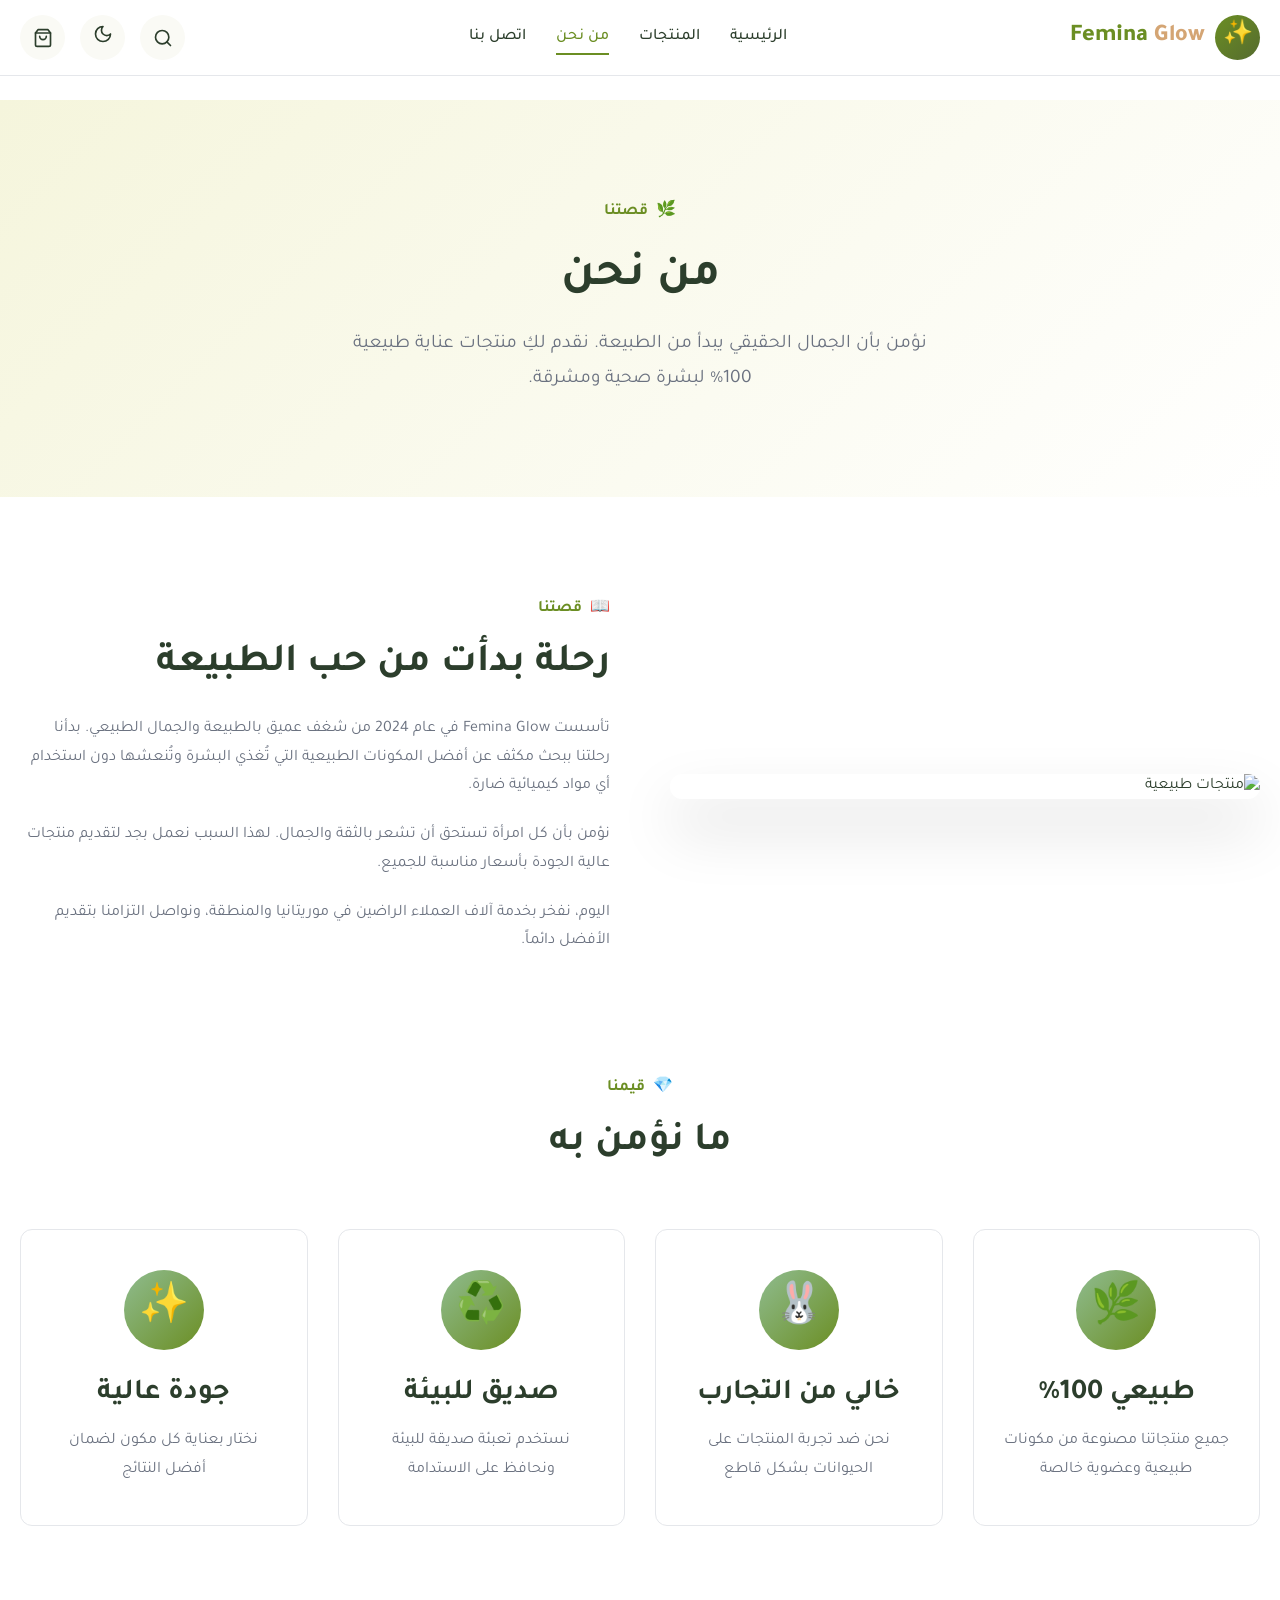
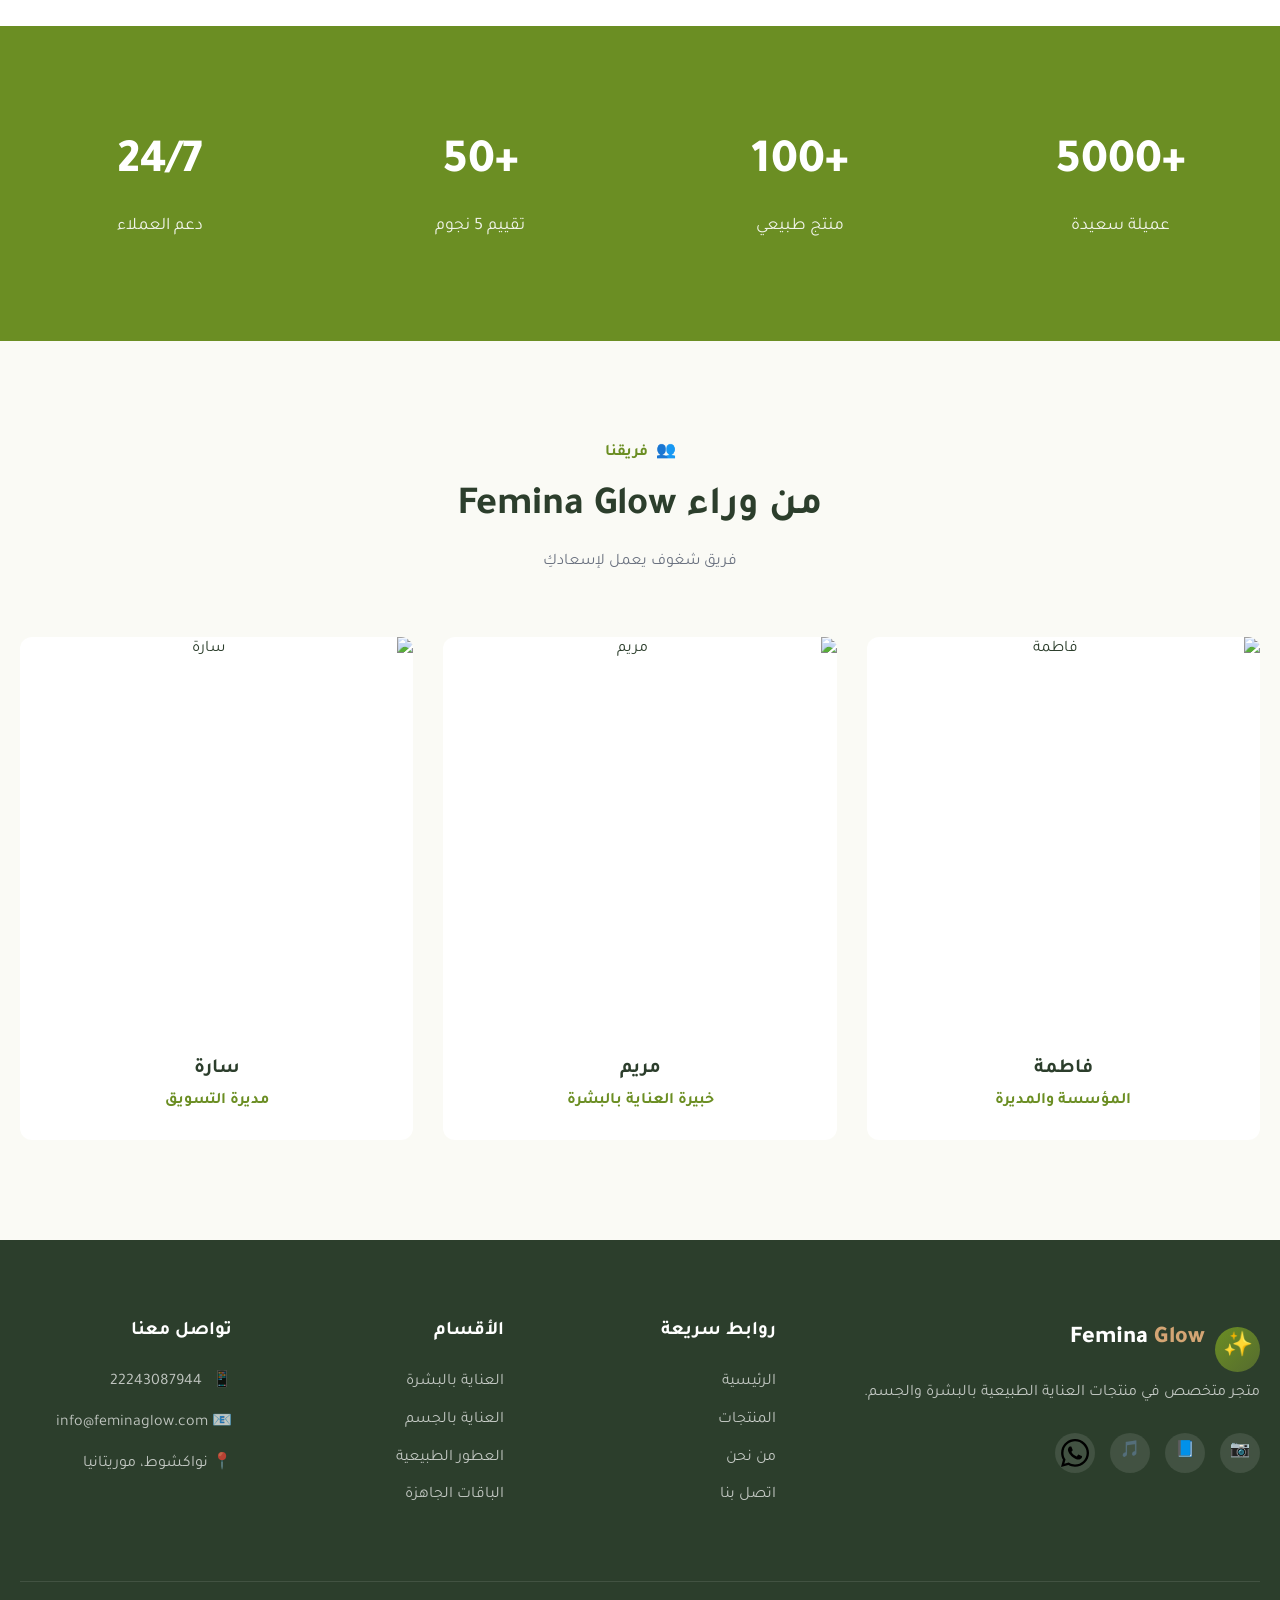
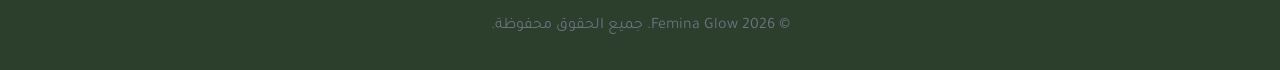
==== about.html @ bcb59af3 "Add files via upload" ====
<!DOCTYPE html>
<html lang="ar" dir="rtl">
<head>
  <meta charset="UTF-8">
  <meta name="viewport" content="width=device-width, initial-scale=1.0">
  <title>من نحن - Femina Glow</title>
  
  <meta name="description" content="تعرفي على Femina Glow - متجر متخصص في منتجات العناية الطبيعية بالبشرة والجسم">
  
  <link rel="preconnect" href="https://fonts.googleapis.com">
  <link rel="preconnect" href="https://fonts.gstatic.com" crossorigin>
  <link href="https://fonts.googleapis.com/css2?family=Tajawal:wght@300;400;500;700;800&display=swap" rel="stylesheet">
  
  <link rel="stylesheet" href="css/style.css">
  
  <style>
    /* About Page Styles */
    .about-page {
      padding-top: 100px;
    }
    
    .about-hero {
      background: linear-gradient(135deg, var(--secondary) 0%, var(--background) 100%);
      padding: 100px 0;
      text-align: center;
    }
    
    .about-hero h1 {
      font-size: 3rem;
      margin-bottom: 20px;
    }
    
    .about-hero p {
      max-width: 600px;
      margin: 0 auto;
      font-size: 1.2rem;
    }
    
    .about-story {
      padding: 100px 0;
    }
    
    .story-grid {
      display: grid;
      grid-template-columns: 1fr 1fr;
      gap: 60px;
      align-items: center;
    }
    
    .story-image {
      border-radius: var(--radius);
      overflow: hidden;
      box-shadow: 0 30px 60px var(--shadow-lg);
    }
    
    .story-image img {
      width: 100%;
      height: 100%;
      object-fit: cover;
    }
    
    .story-content h2 {
      margin-bottom: 25px;
    }
    
    .story-content p {
      margin-bottom: 20px;
      line-height: 1.8;
    }
    
    .values-grid {
      display: grid;
      grid-template-columns: repeat(auto-fit, minmax(250px, 1fr));
      gap: 30px;
      margin-top: 60px;
    }
    
    .value-card {
      text-align: center;
      padding: 40px 30px;
      background: var(--background);
      border-radius: var(--radius);
      border: 1px solid var(--border);
      transition: var(--transition);
    }
    
    .dark-mode .value-card {
      background: var(--background-alt);
    }
    
    .value-card:hover {
      transform: translateY(-10px);
      box-shadow: 0 20px 40px var(--shadow);
    }
    
    .value-icon {
      width: 80px;
      height: 80px;
      background: linear-gradient(135deg, var(--primary-light), var(--primary));
      border-radius: 50%;
      display: flex;
      align-items: center;
      justify-content: center;
      margin: 0 auto 25px;
      font-size: 2.5rem;
    }
    
    .value-card h3 {
      margin-bottom: 15px;
    }
    
    .stats-section {
      background: var(--primary);
      color: white;
      padding: 80px 0;
    }
    
    .stats-grid {
      display: grid;
      grid-template-columns: repeat(4, 1fr);
      gap: 40px;
      text-align: center;
    }
    
    .stat-item-large {
      padding: 20px;
    }
    
    .stat-number-large {
      font-size: 3rem;
      font-weight: 800;
      margin-bottom: 10px;
    }
    
    .stat-label-large {
      font-size: 1.1rem;
      opacity: 0.9;
    }
    
    .team-section {
      padding: 100px 0;
      background: var(--background-alt);
    }
    
    .dark-mode .team-section {
      background: var(--background);
    }
    
    .team-grid {
      display: grid;
      grid-template-columns: repeat(auto-fit, minmax(250px, 1fr));
      gap: 30px;
    }
    
    .team-card {
      background: var(--background);
      border-radius: var(--radius);
      overflow: hidden;
      text-align: center;
      transition: var(--transition);
    }
    
    .dark-mode .team-card {
      background: var(--background-alt);
    }
    
    .team-card:hover {
      transform: translateY(-10px);
      box-shadow: 0 20px 40px var(--shadow);
    }
    
    .team-image {
      width: 100%;
      aspect-ratio: 1;
      overflow: hidden;
    }
    
    .team-image img {
      width: 100%;
      height: 100%;
      object-fit: cover;
    }
    
    .team-info {
      padding: 25px;
    }
    
    .team-info h4 {
      margin-bottom: 5px;
    }
    
    .team-info p {
      color: var(--primary);
      font-weight: 600;
    }
    
    @media (max-width: 1024px) {
      .story-grid {
        grid-template-columns: 1fr;
      }
      
      .about-hero h1 {
        font-size: 2rem;
      }
      
      .stats-grid {
        grid-template-columns: repeat(2, 1fr);
      }
    }
    
    @media (max-width: 768px) {
      .stats-grid {
        grid-template-columns: 1fr;
      }
      
      .stat-number-large {
        font-size: 2.5rem;
      }
    }
  </style>
</head>
<body>
  <!-- Header -->
  <header class="header" id="header">
    <div class="container">
      <div class="header-inner">
        <a href="index.html" class="logo">
          <div class="logo-icon">✨</div>
          <span class="logo-text">Femina <span>Glow</span></span>
        </a>
        
        <nav class="nav-menu" id="navMenu">
          <a href="index.html" class="nav-link">الرئيسية</a>
          <a href="products.html" class="nav-link">المنتجات</a>
          <a href="about.html" class="nav-link active">من نحن</a>
          <a href="contact.html" class="nav-link">اتصل بنا</a>
        </nav>
        
        <div class="header-actions">
          <button class="icon-btn" onclick="openSearch()" aria-label="بحث">
            <svg xmlns="http://www.w3.org/2000/svg" width="20" height="20" viewBox="0 0 24 24" fill="none" stroke="currentColor" stroke-width="2" stroke-linecap="round" stroke-linejoin="round"><circle cx="11" cy="11" r="8"></circle><path d="m21 21-4.35-4.35"></path></svg>
          </button>
          <button class="icon-btn" onclick="toggleDarkMode()" aria-label="تبديل الوضع الداكن">
            <span id="darkModeIcon">🌙</span>
          </button>
          <button class="icon-btn" onclick="openCart()" aria-label="السلة">
            <svg xmlns="http://www.w3.org/2000/svg" width="20" height="20" viewBox="0 0 24 24" fill="none" stroke="currentColor" stroke-width="2" stroke-linecap="round" stroke-linejoin="round"><path d="M6 2L3 6v14a2 2 0 0 0 2 2h14a2 2 0 0 0 2-2V6l-3-4z"></path><line x1="3" y1="6" x2="21" y2="6"></line><path d="M16 10a4 4 0 0 1-8 0"></path></svg>
            <span class="cart-counter" id="cartCounter" style="display: none;">0</span>
          </button>
          <button class="menu-toggle" id="menuToggle" onclick="toggleMenu()" aria-label="القائمة">
            <span></span>
            <span></span>
            <span></span>
          </button>
        </div>
      </div>
    </div>
  </header>

  <!-- About Page -->
  <main class="about-page">
    <!-- About Hero -->
    <section class="about-hero">
      <div class="container">
        <span class="section-subtitle" style="justify-content: center; margin-bottom: 20px;">
          <span>🌿</span>
          <span>قصتنا</span>
        </span>
        <h1>من نحن</h1>
        <p>نؤمن بأن الجمال الحقيقي يبدأ من الطبيعة. نقدم لكِ منتجات عناية طبيعية 100% لبشرة صحية ومشرقة.</p>
      </div>
    </section>
    
    <!-- Our Story -->
    <section class="about-story">
      <div class="container">
        <div class="story-grid">
          <div class="story-image">
            <img src="https://images.unsplash.com/photo-1556228578-0d85b1a4d571?w=600&h=600&fit=crop" alt="منتجات طبيعية">
          </div>
          <div class="story-content">
            <span class="section-subtitle">
              <span>📖</span>
              <span>قصتنا</span>
            </span>
            <h2>رحلة بدأت من حب الطبيعة</h2>
            <p>
              تأسست Femina Glow في عام 2024 من شغف عميق بالطبيعة والجمال الطبيعي. بدأنا رحلتنا ببحث مكثف 
              عن أفضل المكونات الطبيعية التي تُغذي البشرة وتُنعشها دون استخدام أي مواد كيميائية ضارة.
            </p>
            <p>
              نؤمن بأن كل امرأة تستحق أن تشعر بالثقة والجمال. لهذا السبب نعمل بجد لتقديم منتجات 
              عالية الجودة بأسعار مناسبة للجميع.
            </p>
            <p>
              اليوم، نفخر بخدمة آلاف العملاء الراضين في موريتانيا والمنطقة، ونواصل التزامنا 
              بتقديم الأفضل دائماً.
            </p>
          </div>
        </div>
        
        <!-- Values -->
        <div class="section-header" style="margin-top: 100px;">
          <span class="section-subtitle">
            <span>💎</span>
            <span>قيمنا</span>
          </span>
          <h2 class="section-title">ما نؤمن به</h2>
        </div>
        
        <div class="values-grid">
          <div class="value-card">
            <div class="value-icon">🌿</div>
            <h3>طبيعي 100%</h3>
            <p>جميع منتجاتنا مصنوعة من مكونات طبيعية وعضوية خالصة</p>
          </div>
          <div class="value-card">
            <div class="value-icon">🐰</div>
            <h3>خالي من التجارب</h3>
            <p>نحن ضد تجربة المنتجات على الحيوانات بشكل قاطع</p>
          </div>
          <div class="value-card">
            <div class="value-icon">♻️</div>
            <h3>صديق للبيئة</h3>
            <p>نستخدم تعبئة صديقة للبيئة ونحافظ على الاستدامة</p>
          </div>
          <div class="value-card">
            <div class="value-icon">✨</div>
            <h3>جودة عالية</h3>
            <p>نختار بعناية كل مكون لضمان أفضل النتائج</p>
          </div>
        </div>
      </div>
    </section>
    
    <!-- Stats -->
    <section class="stats-section">
      <div class="container">
        <div class="stats-grid">
          <div class="stat-item-large">
            <div class="stat-number-large">+5000</div>
            <div class="stat-label-large">عميلة سعيدة</div>
          </div>
          <div class="stat-item-large">
            <div class="stat-number-large">+100</div>
            <div class="stat-label-large">منتج طبيعي</div>
          </div>
          <div class="stat-item-large">
            <div class="stat-number-large">+50</div>
            <div class="stat-label-large">تقييم 5 نجوم</div>
          </div>
          <div class="stat-item-large">
            <div class="stat-number-large">24/7</div>
            <div class="stat-label-large">دعم العملاء</div>
          </div>
        </div>
      </div>
    </section>
    
    <!-- Team -->
    <section class="team-section">
      <div class="container">
        <div class="section-header">
          <span class="section-subtitle">
            <span>👥</span>
            <span>فريقنا</span>
          </span>
          <h2 class="section-title">من وراء Femina Glow</h2>
          <p class="section-description">فريق شغوف يعمل لإسعادكِ</p>
        </div>
        
        <div class="team-grid">
          <div class="team-card">
            <div class="team-image">
              <img src="https://images.unsplash.com/photo-1573496359142-b8d87734a5a2?w=300&h=300&fit=crop" alt="فاطمة">
            </div>
            <div class="team-info">
              <h4>فاطمة</h4>
              <p>المؤسسة والمديرة</p>
            </div>
          </div>
          <div class="team-card">
            <div class="team-image">
              <img src="https://images.unsplash.com/photo-1580489944761-15a19d654956?w=300&h=300&fit=crop" alt="مريم">
            </div>
            <div class="team-info">
              <h4>مريم</h4>
              <p>خبيرة العناية بالبشرة</p>
            </div>
          </div>
          <div class="team-card">
            <div class="team-image">
              <img src="https://images.unsplash.com/photo-1438761681033-6461ffad8d80?w=300&h=300&fit=crop" alt="سارة">
            </div>
            <div class="team-info">
              <h4>سارة</h4>
              <p>مديرة التسويق</p>
            </div>
          </div>
        </div>
      </div>
    </section>
  </main>

  <!-- Footer -->
  <footer class="footer">
    <div class="container">
      <div class="footer-grid">
        <div class="footer-brand">
          <a href="index.html" class="logo">
            <div class="logo-icon">✨</div>
            <span class="logo-text">Femina <span>Glow</span></span>
          </a>
          <p>متجر متخصص في منتجات العناية الطبيعية بالبشرة والجسم.</p>
          <div class="footer-social">
            <a href="#">📷</a>
            <a href="#">📘</a>
            <a href="#">🎵</a>
            <a href="https://wa.me/22243087944">
              <svg xmlns="http://www.w3.org/2000/svg" viewBox="0 0 640 640"><!--!Font Awesome Free v7.2.0 by @fontawesome - https://fontawesome.com License - https://fontawesome.com/license/free Copyright 2026 Fonticons, Inc.--><path d="M476.9 161.1C435 119.1 379.2 96 319.9 96C197.5 96 97.9 195.6 97.9 318C97.9 357.1 108.1 395.3 127.5 429L96 544L213.7 513.1C246.1 530.8 282.6 540.1 319.8 540.1L319.9 540.1C442.2 540.1 544 440.5 544 318.1C544 258.8 518.8 203.1 476.9 161.1zM319.9 502.7C286.7 502.7 254.2 493.8 225.9 477L219.2 473L149.4 491.3L168 423.2L163.6 416.2C145.1 386.8 135.4 352.9 135.4 318C135.4 216.3 218.2 133.5 320 133.5C369.3 133.5 415.6 152.7 450.4 187.6C485.2 222.5 506.6 268.8 506.5 318.1C506.5 419.9 421.6 502.7 319.9 502.7zM421.1 364.5C415.6 361.7 388.3 348.3 383.2 346.5C378.1 344.6 374.4 343.7 370.7 349.3C367 354.9 356.4 367.3 353.1 371.1C349.9 374.8 346.6 375.3 341.1 372.5C308.5 356.2 287.1 343.4 265.6 306.5C259.9 296.7 271.3 297.4 281.9 276.2C283.7 272.5 282.8 269.3 281.4 266.5C280 263.7 268.9 236.4 264.3 225.3C259.8 214.5 255.2 216 251.8 215.8C248.6 215.6 244.9 215.6 241.2 215.6C237.5 215.6 231.5 217 226.4 222.5C221.3 228.1 207 241.5 207 268.8C207 296.1 226.9 322.5 229.6 326.2C232.4 329.9 268.7 385.9 324.4 410C359.6 425.2 373.4 426.5 391 423.9C401.7 422.3 423.8 410.5 428.4 397.5C433 384.5 433 373.4 431.6 371.1C430.3 368.6 426.6 367.2 421.1 364.5z"/></svg>
            </a>
          </div>
        </div>
        <div class="footer-column">
          <h4 class="footer-title">روابط سريعة</h4>
          <ul class="footer-links">
            <li><a href="index.html">الرئيسية</a></li>
            <li><a href="products.html">المنتجات</a></li>
            <li><a href="about.html">من نحن</a></li>
            <li><a href="contact.html">اتصل بنا</a></li>
          </ul>
        </div>
        <div class="footer-column">
          <h4 class="footer-title">الأقسام</h4>
          <ul class="footer-links">
            <li><a href="products.html?category=skincare">العناية بالبشرة</a></li>
            <li><a href="products.html?category=bodycare">العناية بالجسم</a></li>
            <li><a href="products.html?category=perfumes">العطور الطبيعية</a></li>
            <li><a href="products.html?category=bundles">الباقات الجاهزة</a></li>
          </ul>
        </div>
        <div class="footer-column">
          <h4 class="footer-title">تواصل معنا</h4>
          <ul class="footer-contact">
            <li>📱 <a href="https://wa.me/22243087944">22243087944</a></li>
            <li>📧 info@feminaglow.com</li>
            <li>📍 نواكشوط، موريتانيا</li>
          </ul>
        </div>
      </div>
      <div class="footer-bottom">
        <p>&copy; 2026 Femina Glow. جميع الحقوق محفوظة.</p>
      </div>
    </div>
  </footer>

  <!-- Cart Sidebar -->
  <div class="cart-overlay" id="cartOverlay" onclick="closeCart()"></div>
  <div class="cart-sidebar" id="cartSidebar">
    <div class="cart-header">
      <h3>🛒 سلة المشتريات</h3>
      <button class="close-cart" onclick="closeCart()">×</button>
    </div>
    <div class="cart-items" id="cartItems"></div>
    <div class="cart-footer">
      <div class="cart-total">
        <span>المجموع:</span>
        <span class="cart-total-value" id="cartTotal">0 MUR</span>
      </div>
      <button class="checkout-btn" onclick="sendOrderToWhatsApp()">
        <svg xmlns="http://www.w3.org/2000/svg" width="24" height="24" viewBox="0 0 24 24" fill="currentColor"><path d="M17.472 14.382c-.297-.149-1.758-.867-2.03-.967-.273-.099-.471-.148-.67.15-.197.297-.767.966-.94 1.164-.173.199-.347.223-.644.075-.297-.15-1.255-.463-2.39-1.475-.883-.788-1.48-1.761-1.653-2.059-.173-.297-.018-.458.13-.606.134-.133.298-.347.446-.52.149-.174.198-.298.298-.497.099-.198.05-.371-.025-.52-.075-.149-.669-1.612-.916-2.207-.242-.579-.487-.5-.669-.51-.173-.008-.371-.01-.57-.01-.198 0-.52.074-.792.372-.272.297-1.04 1.016-1.04 2.479 0 1.462 1.065 2.875 1.213 3.074.149.198 2.096 3.2 5.077 4.487.709.306 1.262.489 1.694.625.712.227 1.36.195 1.871.118.571-.085 1.758-.719 2.006-1.413.248-.694.248-1.289.173-1.413-.074-.124-.272-.198-.57-.347m-5.421 7.403h-.004a9.87 9.87 0 01-5.031-1.378l-.361-.214-3.741.982.998-3.648-.235-.374a9.86 9.86 0 01-1.51-5.26c.001-5.45 4.436-9.884 9.888-9.884 2.64 0 5.122 1.03 6.988 2.898a9.825 9.825 0 012.893 6.994c-.003 5.45-4.437 9.884-9.885 9.884m8.413-18.297A11.815 11.815 0 0012.05 0C5.495 0 .16 5.335.157 11.892c0 2.096.547 4.142 1.588 5.945L.057 24l6.305-1.654a11.882 11.882 0 005.683 1.448h.005c6.554 0 11.89-5.335 11.893-11.893a11.821 11.821 0 00-3.48-8.413z"/></svg>
        <span>إتمام الطلب عبر واتساب</span>
      </button>
      <button class="clear-cart" onclick="cartManager.clearCart()">إفراغ السلة</button>
    </div>
  </div>

  <!-- Search Modal -->
  <div class="search-overlay" id="searchOverlay" onclick="closeSearch()">
    <div class="search-container" onclick="event.stopPropagation()">
      <div class="search-input-wrapper">
        <svg xmlns="http://www.w3.org/2000/svg" width="24" height="24" viewBox="0 0 24 24" fill="none" stroke="currentColor" stroke-width="2" stroke-linecap="round" stroke-linejoin="round"><circle cx="11" cy="11" r="8"></circle><path d="m21 21-4.35-4.35"></path></svg>
        <input type="text" id="searchInput" placeholder="ابحثي عن منتج..." autocomplete="off">
        <button onclick="closeSearch()">✕</button>
      </div>
      <div class="search-results" id="searchResults"></div>
    </div>
  </div>

  <div class="toast-container"></div>

  <script src="js/main.js"></script>
</body>
</html>
---- css/style.css ----
/* ============================================
   Femina Glow - Natural Skincare Store
   Main Stylesheet
   ============================================ */

/* CSS Variables - Color System */
:root {
  --primary: #6B8E23;
  --primary-dark: #556B2F;
  --primary-light: #8FBC8F;
  --secondary: #F5F5DC;
  --accent: #D4A574;
  --accent-dark: #B8935F;
  --background: #FFFFFF;
  --background-alt: #FAFAF5;
  --text-primary: #2C3E2C;
  --text-secondary: #6B7280;
  --text-light: #9CA3AF;
  --success: #22C55E;
  --error: #EF4444;
  --warning: #F59E0B;
  --border: #E5E7EB;
  --shadow: rgba(0, 0, 0, 0.1);
  --shadow-lg: rgba(0, 0, 0, 0.15);
  --transition: all 0.3s ease;
  --radius: 12px;
  --radius-sm: 8px;
  --radius-lg: 20px;
}

/* Dark Mode Variables */
.dark-mode {
  --background: #1a1a1a;
  --background-alt: #2d2d2d;
  --text-primary: #f5f5f5;
  --text-secondary: #a0a0a0;
  --text-light: #6b7280;
  --secondary: #2d2d2d;
  --border: #3d3d3d;
  --shadow: rgba(0, 0, 0, 0.3);
  --shadow-lg: rgba(0, 0, 0, 0.4);
}

/* Reset & Base Styles */
* {
  margin: 0;
  padding: 0;
  box-sizing: border-box;
}

html {
  scroll-behavior: smooth;
}

body {
  font-family: 'Tajawal', -apple-system, BlinkMacSystemFont, sans-serif;
  background-color: var(--background);
  color: var(--text-primary);
  line-height: 1.6;
  direction: rtl;
  overflow-x: hidden;
}

a {
  text-decoration: none;
  color: inherit;
  transition: var(--transition);
}

ul {
  list-style: none;
}

img {
  max-width: 100%;
  height: auto;
  display: block;
}

button {
  cursor: pointer;
  border: none;
  background: none;
  font-family: inherit;
  transition: var(--transition);
}

/* Typography */
h1, h2, h3, h4, h5, h6 {
  font-weight: 700;
  line-height: 1.3;
  color: var(--text-primary);
}

h1 { font-size: clamp(2rem, 5vw, 3.5rem); }
h2 { font-size: clamp(1.5rem, 4vw, 2.5rem); }
h3 { font-size: clamp(1.2rem, 3vw, 1.8rem); }
h4 { font-size: clamp(1rem, 2vw, 1.25rem); }

p {
  color: var(--text-secondary);
  line-height: 1.8;
}

/* Container */
.container {
  width: 100%;
  max-width: 1400px;
  margin: 0 auto;
  padding: 0 20px;
}

/* ============================================
   Header & Navigation
   ============================================ */
.header {
  position: fixed;
  top: 0;
  left: 0;
  right: 0;
  z-index: 1000;
  background: rgba(255, 255, 255, 0.95);
  backdrop-filter: blur(10px);
  border-bottom: 1px solid var(--border);
  transition: var(--transition);
}

.dark-mode .header {
  background: rgba(26, 26, 26, 0.95);
}

.header.scrolled {
  box-shadow: 0 2px 20px var(--shadow);
}

.header-inner {
  display: flex;
  align-items: center;
  justify-content: space-between;
  padding: 15px 0;
}

/* Logo */
.logo {
  display: flex;
  align-items: center;
  gap: 10px;
}

.logo-icon {
  width: 45px;
  height: 45px;
  background: linear-gradient(135deg, var(--primary), var(--primary-dark));
  border-radius: 50%;
  display: flex;
  align-items: center;
  justify-content: center;
  color: white;
  font-size: 1.5rem;
}

.logo-text {
  font-size: 1.5rem;
  font-weight: 800;
  color: var(--primary);
}

.logo-text span {
  color: var(--accent);
}

/* Navigation */
.nav-menu {
  display: flex;
  align-items: center;
  gap: 30px;
}

.nav-link {
  font-weight: 500;
  color: var(--text-primary);
  position: relative;
  padding: 5px 0;
}

.nav-link::after {
  content: '';
  position: absolute;
  bottom: 0;
  right: 0;
  width: 0;
  height: 2px;
  background: var(--primary);
  transition: var(--transition);
}

.nav-link:hover::after,
.nav-link.active::after {
  width: 100%;
}

.nav-link:hover,
.nav-link.active {
  color: var(--primary);
}

.nav-link svg.nav-icon {
  display: none;
}

/* Header Actions */
.header-actions {
  display: flex;
  align-items: center;
  gap: 15px;
}

.icon-btn {
  width: 45px;
  height: 45px;
  border-radius: 50%;
  display: flex;
  align-items: center;
  justify-content: center;
  background: var(--background-alt);
  color: var(--text-primary);
  position: relative;
  transition: var(--transition);
}

.icon-btn:hover {
  background: var(--primary);
  color: white;
  transform: translateY(-2px);
}

.cart-counter {
  position: absolute;
  top: -5px;
  right: -5px;
  width: 22px;
  height: 22px;
  background: var(--error);
  color: white;
  font-size: 0.75rem;
  font-weight: 700;
  border-radius: 50%;
  display: flex;
  align-items: center;
  justify-content: center;
  animation: pulse 2s infinite;
}

@keyframes pulse {
  0%, 100% { transform: scale(1); }
  50% { transform: scale(1.1); }
}

/* Mobile Menu Toggle */
.menu-toggle {
  display: none;
  flex-direction: column;
  gap: 5px;
  padding: 10px;
  cursor: pointer;
  min-width: 44px;
  min-height: 44px;
  align-items: center;
  justify-content: center;
  border-radius: 8px;
  background: transparent;
}

.menu-toggle span {
  width: 25px;
  height: 2px;
  background: var(--text-primary);
  transition: var(--transition);
  display: block;
}

.menu-toggle svg {
  width: 24px;
  height: 24px;
  stroke: var(--text-primary);
}

/* ============================================
   Hero Section
   ============================================ */
.hero {
  min-height: 100vh;
  display: flex;
  align-items: center;
  background: linear-gradient(135deg, var(--secondary) 0%, var(--background) 50%, var(--background-alt) 100%);
  position: relative;
  overflow: hidden;
  padding-top: 80px;
}

.hero::before {
  content: '';
  position: absolute;
  top: -50%;
  right: -20%;
  width: 80%;
  height: 150%;
  background: radial-gradient(ellipse, rgba(107, 142, 35, 0.1) 0%, transparent 70%);
  animation: float 6s ease-in-out infinite;
}

@keyframes float {
  0%, 100% { transform: translateY(0) rotate(0deg); }
  50% { transform: translateY(-30px) rotate(5deg); }
}

.hero-inner {
  display: grid;
  grid-template-columns: 1fr 1fr;
  gap: 60px;
  align-items: center;
}

.hero-content {
  position: relative;
  z-index: 1;
}

.hero-badge {
  display: inline-flex;
  align-items: center;
  gap: 8px;
  background: rgba(107, 142, 35, 0.1);
  color: var(--primary);
  padding: 8px 16px;
  border-radius: 50px;
  font-weight: 600;
  font-size: 0.9rem;
  margin-bottom: 20px;
}

.hero-title {
  margin-bottom: 20px;
  line-height: 1.2;
}

.hero-title span {
  color: var(--primary);
  position: relative;
}

.hero-title span::after {
  content: '';
  position: absolute;
  bottom: 5px;
  left: 0;
  right: 0;
  height: 8px;
  background: rgba(212, 165, 116, 0.3);
  z-index: -1;
}

.hero-description {
  font-size: 1.1rem;
  margin-bottom: 30px;
  max-width: 500px;
}

.hero-buttons {
  display: flex;
  gap: 15px;
  flex-wrap: wrap;
}

/* Hero Image */
.hero-image {
  position: relative;
  z-index: 1;
}

.hero-image img {
  width: 100%;
  border-radius: var(--radius-lg);
  box-shadow: 0 30px 60px var(--shadow-lg);
  animation: heroFloat 4s ease-in-out infinite;
}

@keyframes heroFloat {
  0%, 100% { transform: translateY(0); }
  50% { transform: translateY(-20px); }
}

.hero-stats {
  position: absolute;
  bottom: -20px;
  left: -20px;
  background: white;
  padding: 20px 30px;
  border-radius: var(--radius);
  box-shadow: 0 10px 30px var(--shadow);
  display: flex;
  gap: 30px;
}

.dark-mode .hero-stats {
  background: var(--background-alt);
}

.stat-item {
  text-align: center;
}

.stat-number {
  font-size: 1.8rem;
  font-weight: 800;
  color: var(--primary);
}

.stat-label {
  font-size: 0.85rem;
  color: var(--text-secondary);
}

/* ============================================
   Buttons
   ============================================ */
.btn {
  display: inline-flex;
  align-items: center;
  justify-content: center;
  gap: 10px;
  padding: 14px 32px;
  border-radius: 50px;
  font-weight: 600;
  font-size: 1rem;
  transition: var(--transition);
  border: 2px solid transparent;
}

.btn-primary {
  background: linear-gradient(135deg, var(--primary), var(--primary-dark));
  color: white;
  box-shadow: 0 4px 15px rgba(107, 142, 35, 0.3);
}

.btn-primary:hover {
  transform: translateY(-3px);
  box-shadow: 0 8px 25px rgba(107, 142, 35, 0.4);
}

.btn-secondary {
  background: transparent;
  color: var(--primary);
  border-color: var(--primary);
}

.btn-secondary:hover {
  background: var(--primary);
  color: white;
}

.btn-accent {
  background: linear-gradient(135deg, var(--accent), var(--accent-dark));
  color: white;
}

.btn-accent:hover {
  transform: translateY(-3px);
  box-shadow: 0 8px 25px rgba(212, 165, 116, 0.4);
}

.btn-sm {
  padding: 10px 20px;
  font-size: 0.9rem;
}

.btn-lg {
  padding: 18px 40px;
  font-size: 1.1rem;
}

/* ============================================
   Section Styles
   ============================================ */
.section {
  padding: 100px 0;
  position: relative;
}

.section-alt {
  background: var(--background-alt);
}

.section-header {
  text-align: center;
  margin-bottom: 60px;
}

.section-subtitle {
  display: inline-flex;
  align-items: center;
  gap: 8px;
  color: var(--primary);
  font-weight: 600;
  margin-bottom: 15px;
}

.section-title {
  margin-bottom: 15px;
}

.section-description {
  max-width: 600px;
  margin: 0 auto;
}

/* ============================================
   Categories Section
   ============================================ */
.categories-grid {
  display: grid;
  grid-template-columns: repeat(auto-fit, minmax(200px, 1fr));
  gap: 25px;
}

.category-card {
  background: white;
  border-radius: var(--radius);
  padding: 30px;
  text-align: center;
  transition: var(--transition);
  border: 1px solid var(--border);
  cursor: pointer;
}

.dark-mode .category-card {
  background: var(--background-alt);
}

.category-card:hover {
  transform: translateY(-10px);
  box-shadow: 0 20px 40px var(--shadow);
  border-color: var(--primary);
}

.category-icon {
  width: 70px;
  height: 70px;
  background: linear-gradient(135deg, var(--primary-light), var(--primary));
  border-radius: 50%;
  display: flex;
  align-items: center;
  justify-content: center;
  margin: 0 auto 20px;
  color: white;
  font-size: 1.8rem;
  transition: var(--transition);
}

.category-card:hover .category-icon {
  transform: scale(1.1) rotate(5deg);
}

.category-name {
  font-size: 1.2rem;
  font-weight: 700;
  margin-bottom: 8px;
}

.category-count {
  color: var(--text-secondary);
  font-size: 0.9rem;
}

/* ============================================
   Products Section
   ============================================ */
.products-grid {
  display: grid;
  grid-template-columns: repeat(auto-fill, minmax(280px, 1fr));
  gap: 30px;
}

.product-card {
  display: block; /* ✅ مهم جداً! */
  background: white;
  border-radius: var(--radius);
  overflow: hidden;
  transition: var(--transition);
  border: 1px solid var(--border);
  position: relative;
  text-decoration: none; /* تشيل الخط من الـ a */
  color: inherit; /* يرث اللون */
}

/* ✅ الـ hover يشتغل على الكامل */
.product-card:hover {
  transform: translateY(-10px);
  box-shadow: 0 20px 40px var(--shadow);
}

/* ✅ الأزرار تبقى فوق الـ a وتمنع الانتقال */
.wishlist-btn,
.quick-add {
  position: absolute;
  z-index: 10;
  /* ... باقي الخصائص */
}

/* ✅ تأكد أن الأزرار تمنع الـ click من الانتشار */
.wishlist-btn,
.quick-add {
  pointer-events: auto;
}

.dark-mode .product-card {
  background: var(--background-alt);
}

.product-card:hover {
  transform: translateY(-10px);
  box-shadow: 0 20px 40px var(--shadow);
}

.product-image {
  position: relative;
  aspect-ratio: 1;
  overflow: hidden;
  background: var(--background-alt);
}

.product-image img {
  width: 100%;
  height: 100%;
  object-fit: cover;
  transition: var(--transition);
}

.product-card:hover .product-image img {
  transform: scale(1.1);
}

.product-badges {
  position: absolute;
  top: 15px;
  right: 15px;
  display: flex;
  flex-direction: column;
  gap: 8px;
}

.badge {
  padding: 6px 12px;
  border-radius: 50px;
  font-size: 0.75rem;
  font-weight: 700;
  text-transform: uppercase;
}

.badge-best-seller {
  background: var(--primary);
  color: white;
}

.badge-new {
  background: var(--success);
  color: white;
}

.badge-sale {
  background: var(--error);
  color: white;
}

.quick-add {
  position: absolute;
  bottom: 15px;
  left: 15px;
  width: 45px;
  height: 45px;
  background: white;
  border-radius: 50%;
  display: flex;
  align-items: center;
  justify-content: center;
  color: var(--primary);
  box-shadow: 0 4px 15px var(--shadow);
  opacity: 0;
  transform: translateY(20px);
  transition: var(--transition);
}

.product-card:hover .quick-add {
  opacity: 1;
  transform: translateY(0);
}

.quick-add:hover {
  background: var(--primary);
  color: white;
}

.wishlist-btn {
  position: absolute;
  top: 15px;
  left: 15px;
  width: 40px;
  height: 40px;
  background: white;
  border-radius: 50%;
  display: flex;
  align-items: center;
  justify-content: center;
  color: var(--text-secondary);
  box-shadow: 0 4px 15px var(--shadow);
  opacity: 0;
  transform: translateY(-10px);
  transition: var(--transition);
  font-size: 1.2rem;
}

.product-card:hover .wishlist-btn {
  opacity: 1;
  transform: translateY(0);
}

.wishlist-btn:hover {
  color: var(--error);
}

.wishlist-btn.active {
  color: var(--error);
  opacity: 1;
  transform: translateY(0);
}

.wishlist-counter {
  position: absolute;
  top: -5px;
  right: -5px;
  width: 20px;
  height: 20px;
  background: var(--error);
  color: white;
  font-size: 0.7rem;
  font-weight: 700;
  border-radius: 50%;
  display: flex;
  align-items: center;
  justify-content: center;
}

.product-info {
  padding: 20px;
}

.product-category {
  font-size: 0.85rem;
  color: var(--primary);
  font-weight: 600;
  margin-bottom: 8px;
}



.product-name {
  font-size: 1.1rem;
  font-weight: 700;
  margin-bottom: 10px;
  display: -webkit-box;
  -webkit-line-clamp: 2;
  -webkit-box-orient: vertical;
  overflow: hidden;
}

.product-rating {
  display: flex;
  align-items: center;
  gap: 8px;
  margin-bottom: 12px;
}

.stars {
  color: #FFC107;
  font-size: 0.9rem;
}

.rating-count {
  font-size: 0.85rem;
  color: var(--text-secondary);
}

.product-price {
  display: flex;
  align-items: center;
  gap: 10px;
}

.current-price {
  font-size: 1.3rem;
  font-weight: 800;
  color: var(--primary);
}

.original-price {
  font-size: 1rem;
  color: var(--text-light);
  text-decoration: line-through;
}

/* ============================================
   Special Offers Section
   ============================================ */
.offers-grid {
  display: grid;
  grid-template-columns: repeat(auto-fit, minmax(300px, 1fr));
  gap: 30px;
}

.offer-card {
  background: linear-gradient(135deg, var(--primary), var(--primary-dark));
  border-radius: var(--radius);
  padding: 40px;
  color: white;
  position: relative;
  overflow: hidden;
}

.offer-card::before {
  content: '';
  position: absolute;
  top: -50%;
  right: -50%;
  width: 100%;
  height: 100%;
  background: radial-gradient(circle, rgba(255,255,255,0.1) 0%, transparent 70%);
}

.offer-card.accent {
  background: linear-gradient(135deg, var(--accent), var(--accent-dark));
}

.offer-label {
  font-size: 0.9rem;
  opacity: 0.9;
  margin-bottom: 10px;
}

.offer-title {
  font-size: 1.8rem;
  font-weight: 800;
  margin-bottom: 15px;
}

.offer-description {
  color: rgba(255, 255, 255, 0.9);
  margin-bottom: 25px;
}

.offer-price {
  font-size: 2rem;
  font-weight: 800;
  margin-bottom: 20px;
}

.offer-price span {
  font-size: 1rem;
  opacity: 0.8;
  text-decoration: line-through;
  margin-right: 10px;
}

.countdown {
  display: flex;
  gap: 15px;
  margin-bottom: 25px;
}

.countdown-item {
  background: rgba(255, 255, 255, 0.2);
  padding: 10px 15px;
  border-radius: var(--radius-sm);
  text-align: center;
  min-width: 60px;
}

.countdown-number {
  font-size: 1.5rem;
  font-weight: 800;
  display: block;
}

.countdown-label {
  font-size: 0.75rem;
  opacity: 0.8;
}

/* ============================================
   Testimonials Section
   ============================================ */
.testimonials-grid {
  display: grid;
  grid-template-columns: repeat(auto-fit, minmax(300px, 1fr));
  gap: 30px;
}

.testimonial-card {
  background: white;
  border-radius: var(--radius);
  padding: 30px;
  border: 1px solid var(--border);
  transition: var(--transition);
}

.dark-mode .testimonial-card {
  background: var(--background-alt);
}

.testimonial-card:hover {
  transform: translateY(-5px);
  box-shadow: 0 15px 30px var(--shadow);
}

.testimonial-header {
  display: flex;
  align-items: center;
  gap: 15px;
  margin-bottom: 20px;
}

.testimonial-avatar {
  width: 60px;
  height: 60px;
  border-radius: 50%;
  object-fit: cover;
  border: 3px solid var(--primary-light);
}

.testimonial-info h4 {
  font-size: 1.1rem;
  margin-bottom: 5px;
}

.testimonial-info .stars {
  font-size: 0.85rem;
}

.testimonial-text {
  font-style: italic;
  color: var(--text-secondary);
  line-height: 1.8;
}

/* ============================================
   Features Section
   ============================================ */
.features-grid {
  display: grid;
  grid-template-columns: repeat(auto-fit, minmax(250px, 1fr));
  gap: 40px;
}

.feature-item {
  text-align: center;
}

.feature-icon {
  width: 80px;
  height: 80px;
  background: linear-gradient(135deg, var(--primary-light), var(--primary));
  border-radius: 50%;
  display: flex;
  align-items: center;
  justify-content: center;
  margin: 0 auto 20px;
  color: white;
  font-size: 2rem;
}

.feature-title {
  font-size: 1.2rem;
  margin-bottom: 10px;
}

.feature-description {
  color: var(--text-secondary);
}

/* ============================================
   Footer
   ============================================ */
.footer {
  background: var(--text-primary);
  color: white;
  padding: 80px 0 30px;
}

.footer-grid {
  display: grid;
  grid-template-columns: 2fr repeat(3, 1fr);
  gap: 60px;
  margin-bottom: 60px;
}

.footer-brand .logo-text {
  color: white;
  margin-bottom: 20px;
}

.footer-brand p {
  color: rgba(255, 255, 255, 0.7);
  margin-bottom: 25px;
}

.footer-social {
  display: flex;
  gap: 15px;
}

.footer-social a {
  width: 40px;
  height: 40px;
  background: rgba(255, 255, 255, 0.1);
  border-radius: 50%;
  display: flex;
  align-items: center;
  justify-content: center;
  transition: var(--transition);
}

.footer-social a:hover {
  background: var(--primary);
  transform: translateY(-3px);
}

.footer-title {
  font-size: 1.2rem;
  margin-bottom: 25px;
  color: white;
}

.footer-links li {
  margin-bottom: 12px;
}

.footer-links a {
  color: rgba(255, 255, 255, 0.7);
  transition: var(--transition);
}

.footer-links a:hover {
  color: var(--primary-light);
  padding-right: 5px;
}

.footer-contact li {
  display: flex;
  align-items: center;
  gap: 10px;
  margin-bottom: 15px;
  color: rgba(255, 255, 255, 0.7);
}

.footer-bottom {
  border-top: 1px solid rgba(255, 255, 255, 0.1);
  padding-top: 30px;
  text-align: center;
  color: rgba(255, 255, 255, 0.5);
}

/* ============================================
   Cart Sidebar
   ============================================ */
.cart-overlay {
  position: fixed;
  inset: 0;
  background: rgba(0, 0, 0, 0.5);
  z-index: 2000;
  opacity: 0;
  visibility: hidden;
  transition: var(--transition);
}

.cart-overlay.active {
  opacity: 1;
  visibility: visible;
}

.cart-sidebar {
  position: fixed;
  top: 0;
  left: 0;
  width: 100%;
  max-width: 450px;
  height: 100vh;
  background: var(--background);
  z-index: 2001;
  transform: translateX(-100%);
  transition: transform 0.4s ease;
  display: flex;
  flex-direction: column;
}

.cart-sidebar.active {
  transform: translateX(0);
}

.cart-header {
  display: flex;
  align-items: center;
  justify-content: space-between;
  padding: 25px;
  border-bottom: 1px solid var(--border);
}

.cart-header h3 {
  display: flex;
  align-items: center;
  gap: 10px;
}

.close-cart {
  width: 40px;
  height: 40px;
  border-radius: 50%;
  background: var(--background-alt);
  display: flex;
  align-items: center;
  justify-content: center;
  font-size: 1.5rem;
  transition: var(--transition);
}

.close-cart:hover {
  background: var(--error);
  color: white;
}

.cart-items {
  flex: 1;
  overflow-y: auto;
  padding: 20px;
}

.cart-empty {
  text-align: center;
  padding: 60px 20px;
}

.cart-empty-icon {
  width: 100px;
  height: 100px;
  background: var(--background-alt);
  border-radius: 50%;
  display: flex;
  align-items: center;
  justify-content: center;
  margin: 0 auto 20px;
  font-size: 3rem;
}

.cart-item {
  display: flex;
  gap: 15px;
  padding: 15px;
  background: var(--background-alt);
  border-radius: var(--radius);
  margin-bottom: 15px;
}

.cart-item-image {
  width: 80px;
  height: 80px;
  border-radius: var(--radius-sm);
  object-fit: cover;
}

.cart-item-details {
  flex: 1;
}

.cart-item-name {
  font-weight: 700;
  margin-bottom: 5px;
}

.cart-item-price {
  color: var(--primary);
  font-weight: 600;
  margin-bottom: 10px;
}

.cart-item-actions {
  display: flex;
  align-items: center;
  justify-content: space-between;
}

.quantity-control {
  display: flex;
  align-items: center;
  gap: 10px;
  background: white;
  border-radius: 50px;
  padding: 5px;
}

.dark-mode .quantity-control {
  background: var(--background);
}

.quantity-btn {
  width: 30px;
  height: 30px;
  border-radius: 50%;
  background: var(--background-alt);
  display: flex;
  align-items: center;
  justify-content: center;
  font-weight: 700;
  transition: var(--transition);
}

.quantity-btn:hover {
  background: var(--primary);
  color: white;
}

.quantity-value {
  font-weight: 700;
  min-width: 30px;
  text-align: center;
}

.remove-item {
  color: var(--error);
  padding: 5px 10px;
  border-radius: var(--radius-sm);
  transition: var(--transition);
}

.remove-item:hover {
  background: rgba(239, 68, 68, 0.1);
}

.cart-footer {
  padding: 25px;
  border-top: 1px solid var(--border);
  background: var(--background);
}

.cart-total {
  display: flex;
  justify-content: space-between;
  align-items: center;
  margin-bottom: 20px;
  font-size: 1.2rem;
}

.cart-total-value {
  font-weight: 800;
  color: var(--primary);
  font-size: 1.5rem;
}

.checkout-btn {
  width: 100%;
  padding: 18px;
  background: linear-gradient(135deg, #25D366, #128C7E);
  color: white;
  border-radius: 50px;
  font-weight: 700;
  font-size: 1.1rem;
  display: flex;
  align-items: center;
  justify-content: center;
  gap: 10px;
  transition: var(--transition);
}

.checkout-btn:hover {
  transform: translateY(-3px);
  box-shadow: 0 10px 30px rgba(37, 211, 102, 0.3);
}

.clear-cart {
  width: 100%;
  padding: 12px;
  margin-top: 10px;
  background: transparent;
  color: var(--error);
  border: 1px solid var(--error);
  border-radius: 50px;
  font-weight: 600;
  transition: var(--transition);
}

.clear-cart:hover {
  background: var(--error);
  color: white;
}

/* ============================================
   Toast Notifications
   ============================================ */
.toast-container {
  position: fixed;
  top: 100px;
  left: 20px;
  z-index: 3000;
  display: flex;
  flex-direction: column;
  gap: 10px;
}

.toast {
  padding: 15px 25px;
  border-radius: var(--radius);
  color: white;
  font-weight: 600;
  display: flex;
  align-items: center;
  gap: 10px;
  animation: slideIn 0.3s ease, fadeOut 0.3s ease 2.7s;
  box-shadow: 0 10px 30px var(--shadow);
}

.toast-success {
  background: var(--success);
}

.toast-error {
  background: var(--error);
}

.toast-warning {
  background: var(--warning);
}

@keyframes slideIn {
  from {
    transform: translateX(-100%);
    opacity: 0;
  }
  to {
    transform: translateX(0);
    opacity: 1;
  }
}

@keyframes fadeOut {
  to {
    opacity: 0;
    transform: translateX(-20px);
  }
}

/* ============================================
   Search Modal
   ============================================ */
.search-overlay {
  position: fixed;
  inset: 0;
  background: rgba(0, 0, 0, 0.8);
  z-index: 2500;
  display: flex;
  align-items: flex-start;
  justify-content: center;
  padding-top: 100px;
  opacity: 0;
  visibility: hidden;
  transition: var(--transition);
}

.search-overlay.active {
  opacity: 1;
  visibility: visible;
}

.search-container {
  width: 90%;
  max-width: 600px;
  background: var(--background);
  border-radius: var(--radius);
  overflow: hidden;
}

.search-input-wrapper {
  display: flex;
  align-items: center;
  padding: 20px;
  border-bottom: 1px solid var(--border);
}

.search-input-wrapper input {
  flex: 1;
  border: none;
  background: none;
  font-size: 1.2rem;
  padding: 10px;
  outline: none;
  color: var(--text-primary);
}

.search-input-wrapper button {
  padding: 10px;
  color: var(--text-secondary);
}

.search-results {
  max-height: 400px;
  overflow-y: auto;
}

.search-result-item {
  display: flex;
  align-items: center;
  gap: 15px;
  padding: 15px 20px;
  border-bottom: 1px solid var(--border);
  cursor: pointer;
  transition: var(--transition);
}

.search-result-item:hover {
  background: var(--background-alt);
}

.search-result-item img {
  width: 50px;
  height: 50px;
  border-radius: var(--radius-sm);
  object-fit: cover;
}

/* ============================================
   Animations
   ============================================ */
.fade-in {
  animation: fadeIn 0.6s ease forwards;
}

@keyframes fadeIn {
  from { opacity: 0; transform: translateY(20px); }
  to { opacity: 1; transform: translateY(0); }
}

.slide-up {
  animation: slideUp 0.6s ease forwards;
}

@keyframes slideUp {
  from { opacity: 0; transform: translateY(40px); }
  to { opacity: 1; transform: translateY(0); }
}

/* ============================================
   Responsive Design
   ============================================ */
@media (max-width: 1024px) {
  .hero-inner {
    grid-template-columns: 1fr;
    text-align: center;
  }
  
  .hero-content {
    order: 2;
  }
  
  .hero-image {
    order: 1;
  }
  
  .hero-description {
    margin: 0 auto 30px;
  }
  
  .hero-buttons {
    justify-content: center;
  }
  
  .hero-stats {
    position: relative;
    bottom: auto;
    left: auto;
    justify-content: center;
    margin-top: 30px;
  }
  
  .footer-grid {
    grid-template-columns: repeat(2, 1fr);
  }
}

@media (max-width: 768px) {
  .header-inner {
    padding: 10px 0;
  }
  
  .nav-menu {
    position: fixed;
    top: 70px;
    right: -100%;
    width: 100%;
    height: calc(100vh - 70px);
    background: var(--background);
    flex-direction: column;
    padding: 30px 20px;
    transition: var(--transition);
    box-shadow: -10px 0 30px var(--shadow);
    z-index: 999;
    align-items: flex-start;
  }
  
  .nav-menu.active {
    right: 0;
  }
  
  .nav-menu .nav-link {
    display: flex;
    align-items: center;
    gap: 12px;
    padding: 15px 0;
    font-size: 1.1rem;
    width: 100%;
    border-bottom: 1px solid var(--border);
  }
  
  .nav-menu .nav-link svg.nav-icon {
    display: inline-block;
    flex-shrink: 0;
  }
  
  .menu-toggle {
    display: flex;
    width: 44px;
    height: 44px;
    min-width: 44px;
    min-height: 44px;
    align-items: center;
    justify-content: center;
    margin-right: 5px;
    flex-shrink: 0;
  }
  
  .menu-toggle span {
    width: 22px;
    height: 2.5px;
  }
  
  .menu-toggle.active span:nth-child(1) {
    transform: rotate(45deg) translate(5px, 5px);
  }
  
  .menu-toggle.active span:nth-child(2) {
    opacity: 0;
  }
  
  .menu-toggle.active span:nth-child(3) {
    transform: rotate(-45deg) translate(5px, -5px);
  }
  
  .header-actions {
    gap: 8px;
  }
  
  .icon-btn {
    width: 40px;
    height: 40px;
    min-width: 40px;
    min-height: 40px;
  }
  
  .section {
    padding: 60px 0;
  }
  
  .categories-grid {
    grid-template-columns: repeat(2, 1fr);
  }
  
  .footer-grid {
    grid-template-columns: 1fr;
    gap: 40px;
  }
  
  .cart-sidebar {
    max-width: 100%;
  }
}

@media (max-width: 480px) {
  .categories-grid {
    grid-template-columns: 1fr;
  }
  
  .products-grid {
    grid-template-columns: 1fr;
  }
  
  .hero-stats {
    flex-direction: column;
    gap: 20px;
  }
  
  .countdown {
    flex-wrap: wrap;
    justify-content: center;
  }
}

/* Scrollbar Styling */
::-webkit-scrollbar {
  width: 8px;
}

::-webkit-scrollbar-track {
  background: var(--background-alt);
}

::-webkit-scrollbar-thumb {
  background: var(--primary-light);
  border-radius: 4px;
}

::-webkit-scrollbar-thumb:hover {
  background: var(--primary);
}
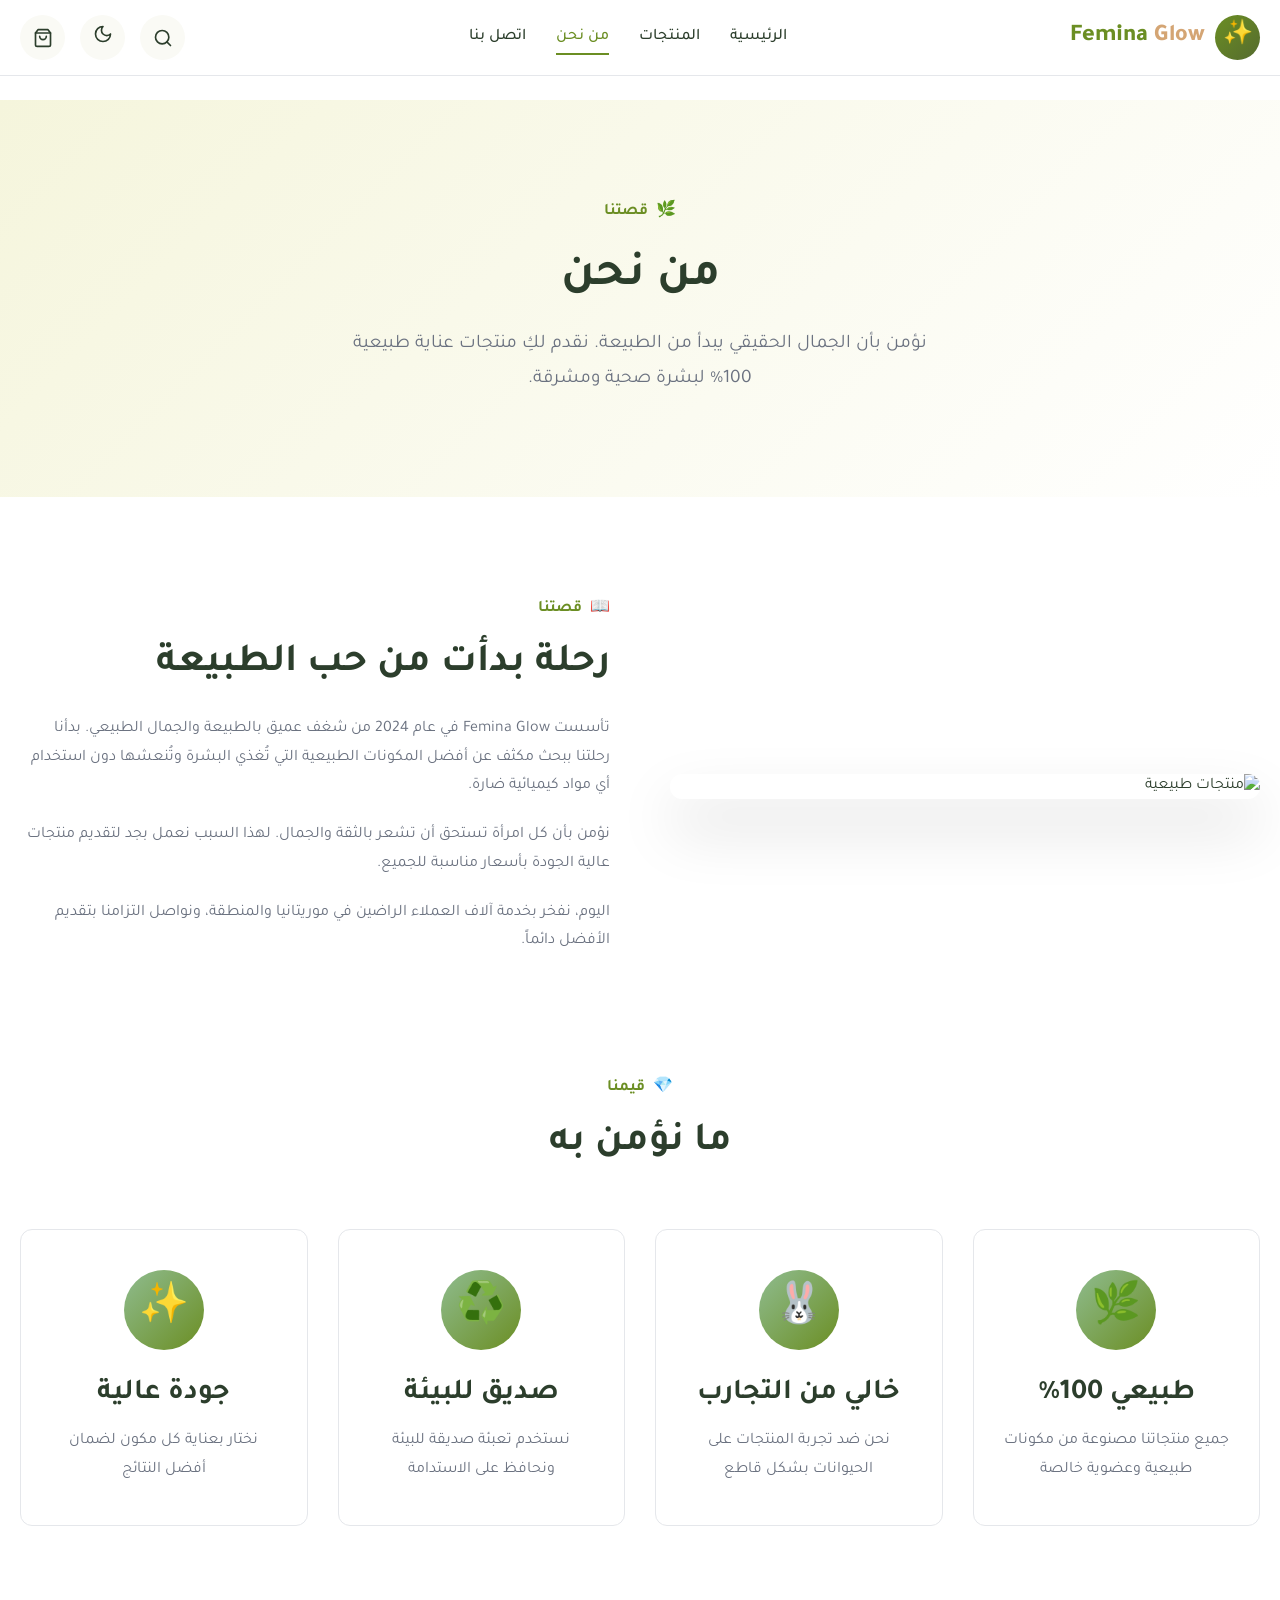
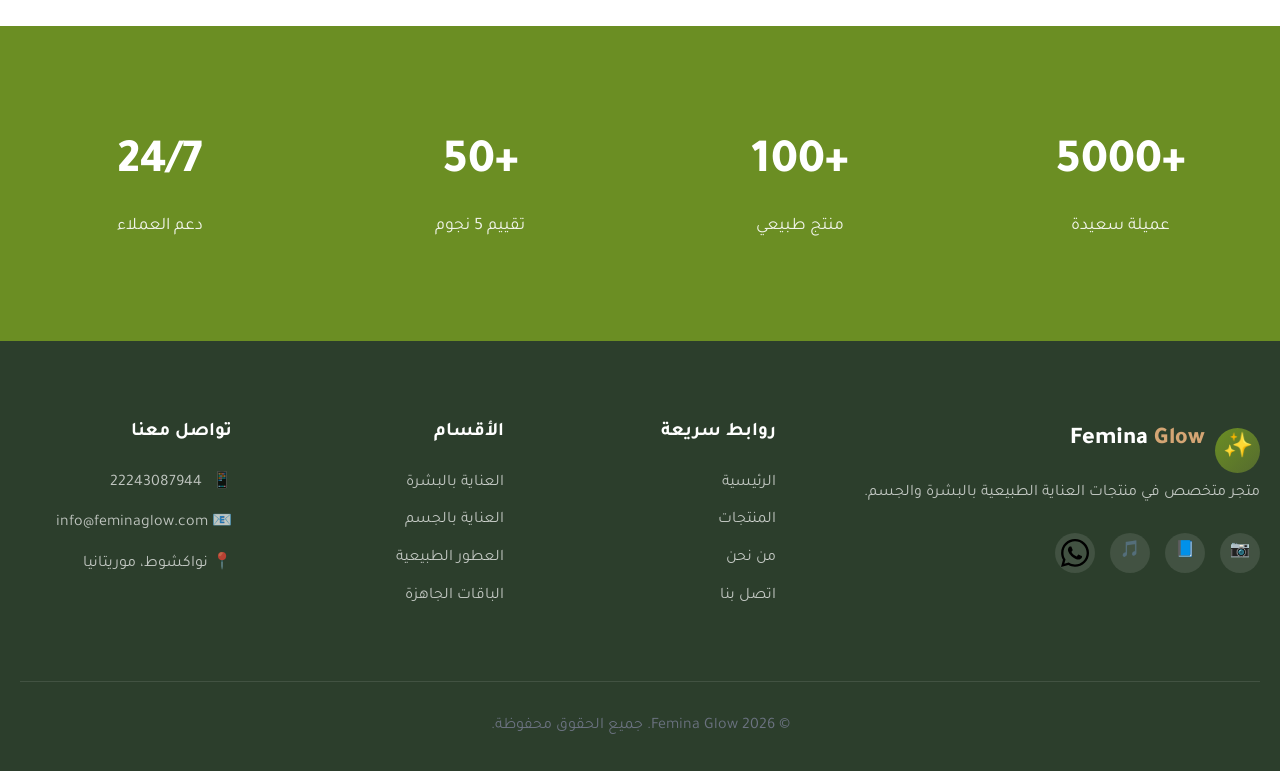
==== commit 788a03aa: "Update about.html" ====
--- a/about.html
+++ b/about.html
@@ -358,7 +358,7 @@
     </section>
     
     <!-- Team -->
-    <section class="team-section">
+    <!-- <section class="team-section">
       <div class="container">
         <div class="section-header">
           <span class="section-subtitle">
@@ -399,7 +399,7 @@
           </div>
         </div>
       </div>
-    </section>
+    </section> -->
   </main>
 
   <!-- Footer -->
